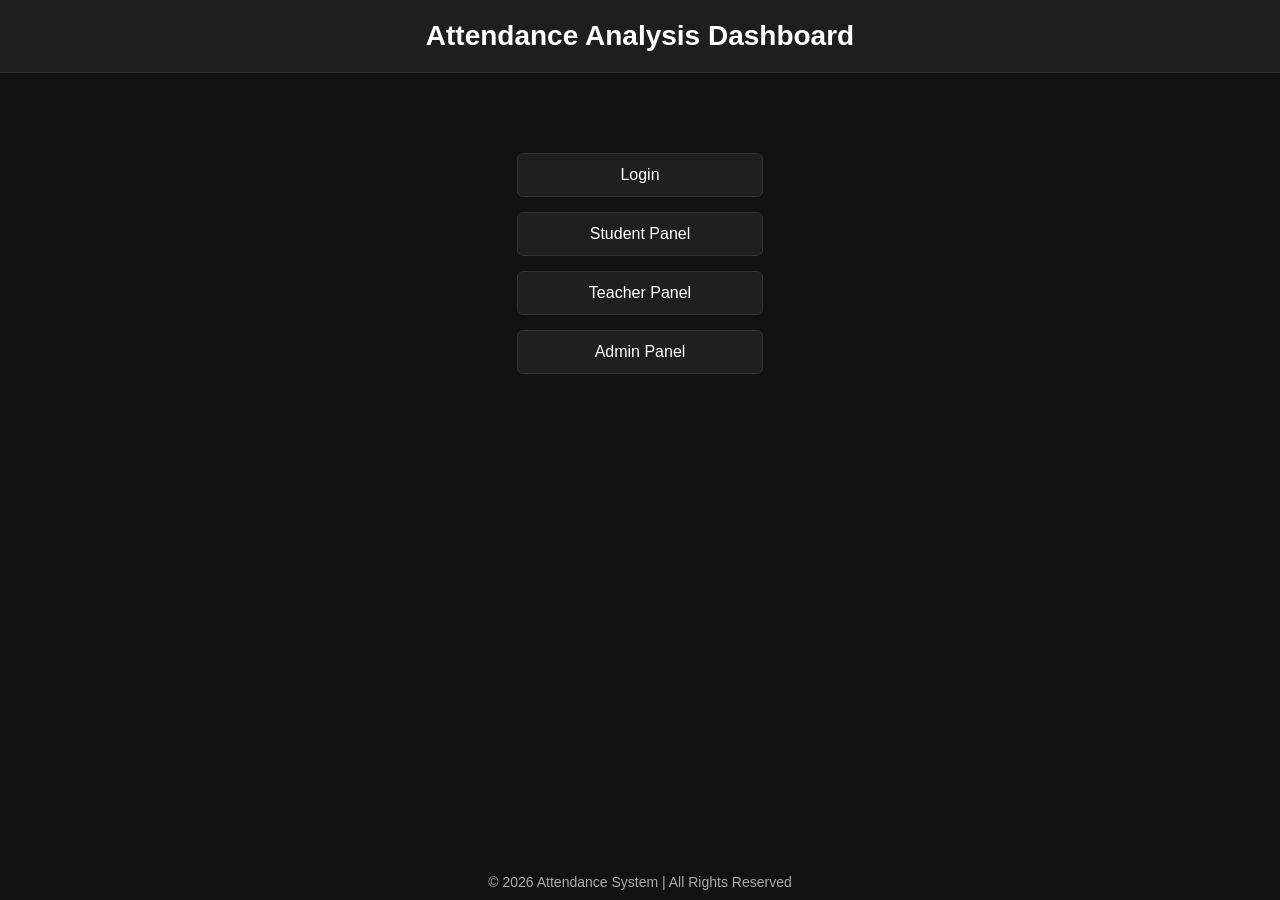
==== Frontend/index.html @ 37cd9536 "rename index to login file" ====
<!DOCTYPE html>
<html lang="en">
<head>
    <meta charset="UTF-8">
    <title>Attendance Analysis Dashboard</title>
    <meta name="viewport" content="width=device-width, initial-scale=1.0">

    <style>
        body {
            margin: 0;
            font-family: Arial, sans-serif;
            background: #121212;
            color: #ffffff;
            text-align: center;
        }

        header {
            padding: 20px;
            font-size: 28px;
            font-weight: bold;
            background: #1e1e1e;
            border-bottom: 1px solid #333;
        }

        .container {
            margin-top: 80px;
        }

        .btn {
            display: block;
            width: 220px;
            margin: 15px auto;
            padding: 12px;
            font-size: 16px;
            background-color: #1f1f1f;
            color: #ffffff;
            border: 1px solid #333;
            border-radius: 6px;
            cursor: pointer;
            text-decoration: none;
            transition: 0.3s;
        }

        .btn:hover {
            background-color: #333;
            transform: scale(1.05);
        }

        footer {
            position: fixed;
            bottom: 10px;
            width: 100%;
            font-size: 14px;
            color: #aaa;
        }
    </style>
</head>

<body>

<header>
    Attendance Analysis Dashboard
</header>

<div class="container">
    <a href="login.html" class="btn">Login</a>
    <a href="student.html" class="btn">Student Panel</a>
    <a href="teacher.html" class="btn">Teacher Panel</a>
    <a href="admin.html" class="btn">Admin Panel</a>
</div>

<footer>
    © 2026 Attendance System | All Rights Reserved
</footer>

<script>
    window.onload = function () {
        console.log("Dark Theme Dashboard Loaded Successfully");
    };
</script>

</body>
</html>
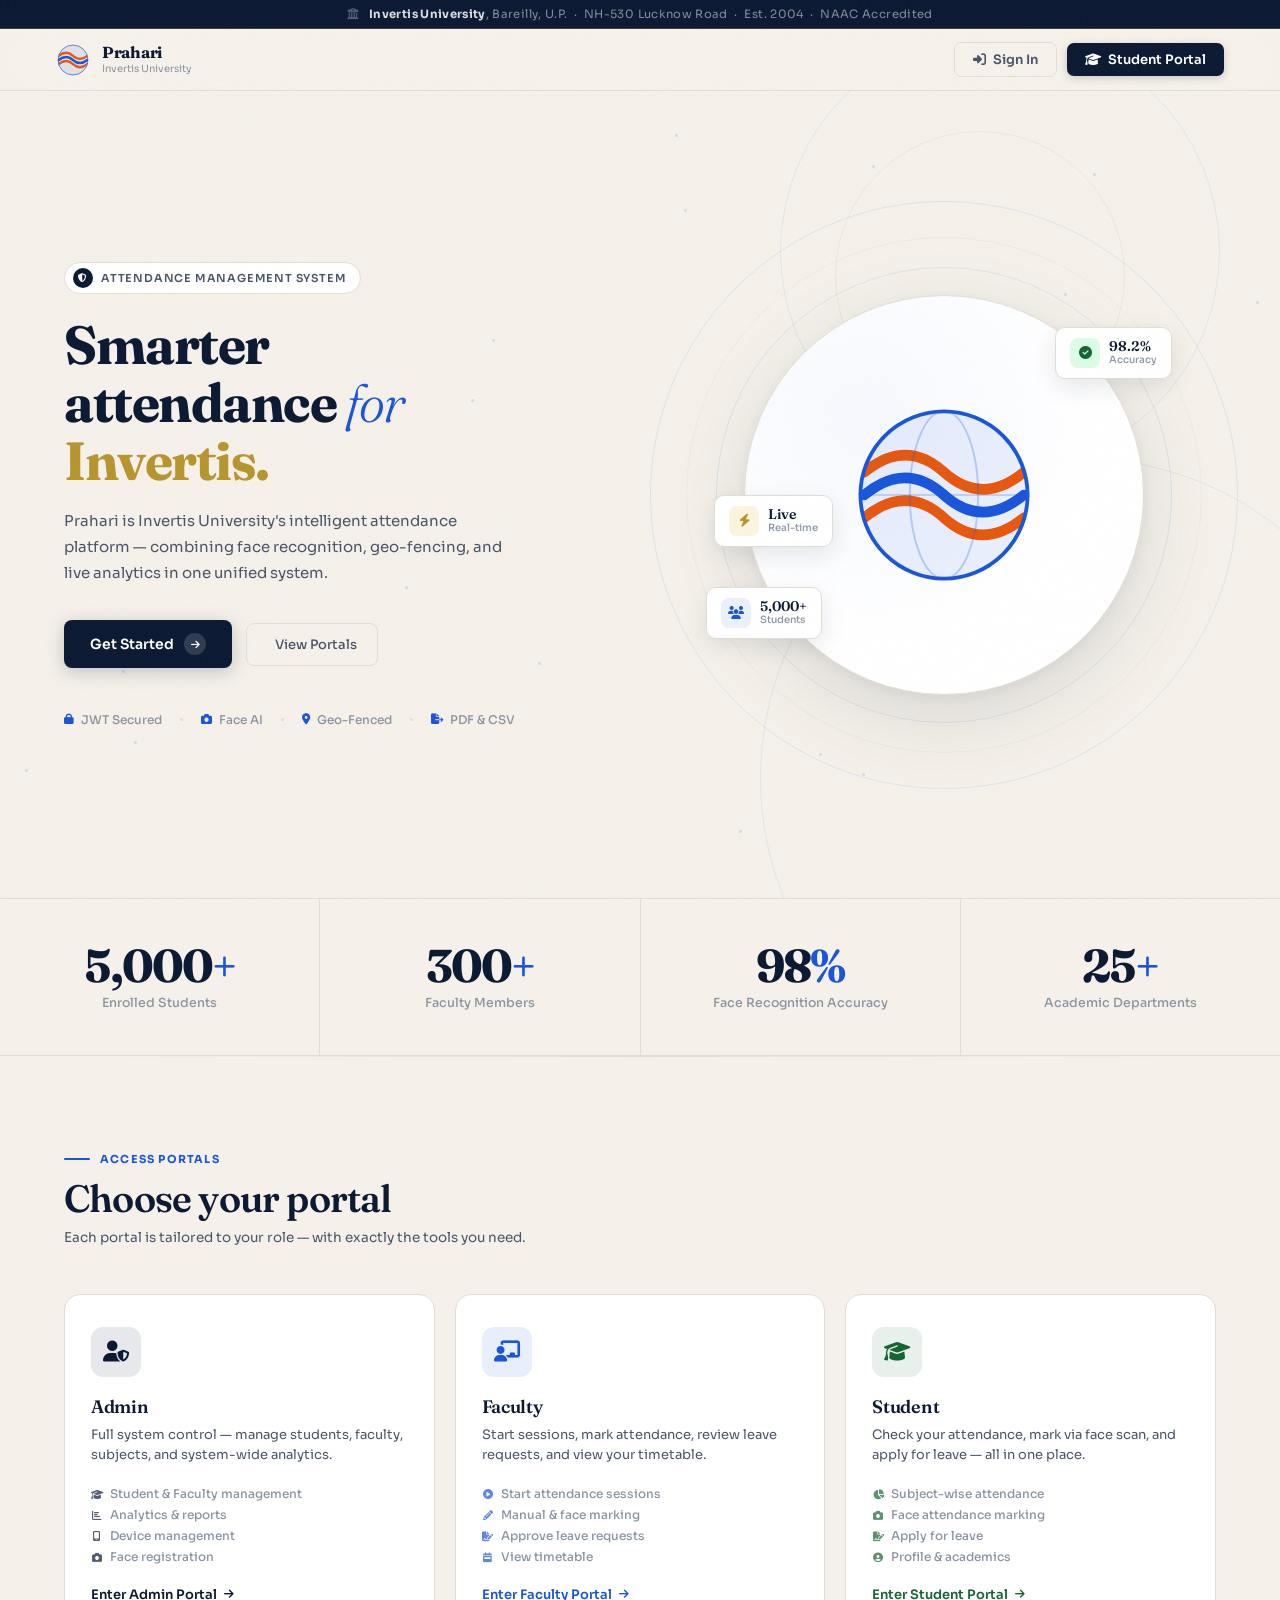
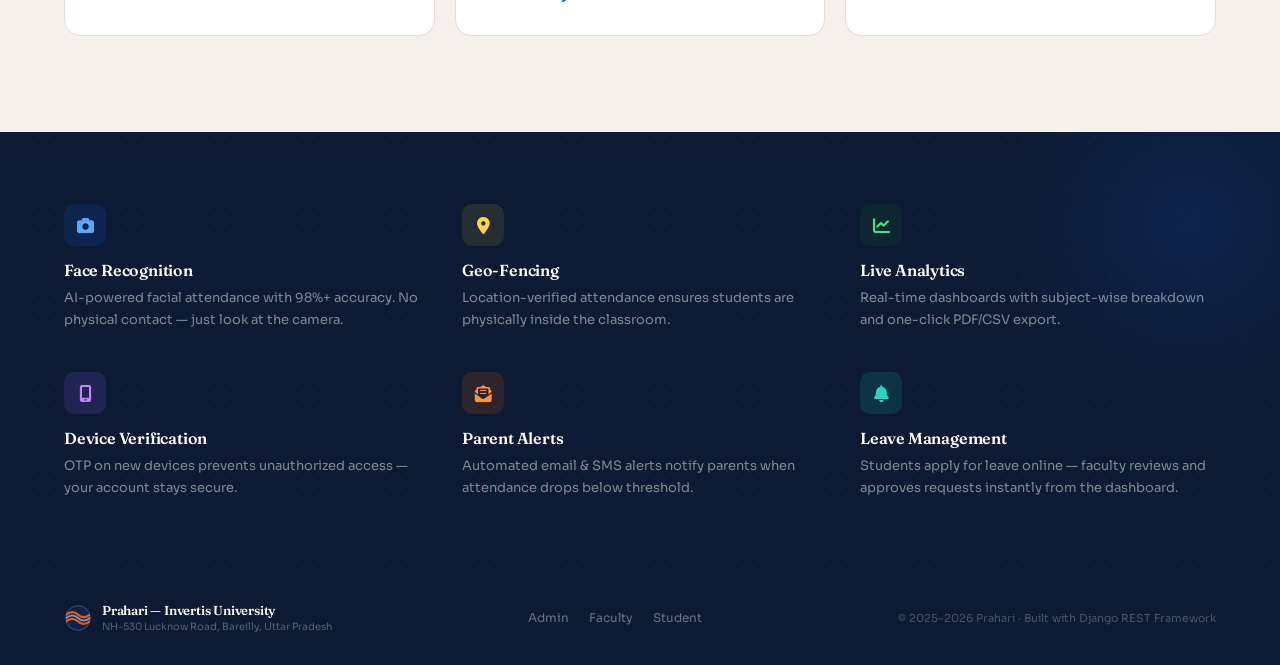
==== commit b7d79385: "update every thing" ====
--- a/Frontend/index.html
+++ b/Frontend/index.html
@@ -1,83 +1,455 @@
 <!DOCTYPE html>
 <html lang="en">
 <head>
-    <meta charset="UTF-8">
-    <title>Attendance Analysis Dashboard</title>
-    <meta name="viewport" content="width=device-width, initial-scale=1.0">
-
-    <style>
-        body {
-            margin: 0;
-            font-family: Arial, sans-serif;
-            background: #121212;
-            color: #ffffff;
-            text-align: center;
-        }
-
-        header {
-            padding: 20px;
-            font-size: 28px;
-            font-weight: bold;
-            background: #1e1e1e;
-            border-bottom: 1px solid #333;
-        }
-
-        .container {
-            margin-top: 80px;
-        }
-
-        .btn {
-            display: block;
-            width: 220px;
-            margin: 15px auto;
-            padding: 12px;
-            font-size: 16px;
-            background-color: #1f1f1f;
-            color: #ffffff;
-            border: 1px solid #333;
-            border-radius: 6px;
-            cursor: pointer;
-            text-decoration: none;
-            transition: 0.3s;
-        }
-
-        .btn:hover {
-            background-color: #333;
-            transform: scale(1.05);
-        }
-
-        footer {
-            position: fixed;
-            bottom: 10px;
-            width: 100%;
-            font-size: 14px;
-            color: #aaa;
-        }
-    </style>
+<meta charset="UTF-8">
+<meta name="viewport" content="width=device-width, initial-scale=1.0">
+<title>Prahari — Invertis University Attendance System</title>
+<link rel="preconnect" href="https://fonts.googleapis.com">
+<link href="https://fonts.googleapis.com/css2?family=Fraunces:ital,opsz,wght@0,9..144,300;0,9..144,600;0,9..144,700;1,9..144,400&family=Sora:wght@300;400;500;600;700&display=swap" rel="stylesheet">
+<link rel="stylesheet" href="https://cdnjs.cloudflare.com/ajax/libs/font-awesome/6.5.1/css/all.min.css">
+<style>
+:root {
+  --navy:#0C1B33; --navy-2:#162847; --blue:#1A56DB; --gold:#B8962E;
+  --bg:#F5F1EA; --surface:#FFFFFF; --border:#E2DDD4;
+  --text:#0C1B33; --text-2:#4A5568; --text-3:#8A95A3;
+  --green:#166534; --red:#C53030;
+  --ease:cubic-bezier(0.16,1,0.3,1);
+}
+*,*::before,*::after{box-sizing:border-box;margin:0;padding:0;}
+html{scroll-behavior:smooth;}
+body{font-family:'Sora',sans-serif;background:var(--bg);color:var(--text);overflow-x:hidden;-webkit-font-smoothing:antialiased;}
+
+/* noise grain */
+body::after{content:'';position:fixed;inset:0;background-image:url("data:image/svg+xml,%3Csvg viewBox='0 0 256 256' xmlns='http://www.w3.org/2000/svg'%3E%3Cfilter id='n'%3E%3CfeTurbulence type='fractalNoise' baseFrequency='0.9' numOctaves='4' stitchTiles='stitch'/%3E%3C/filter%3E%3Crect width='100%25' height='100%25' filter='url(%23n)' opacity='0.04'/%3E%3C/svg%3E");pointer-events:none;z-index:9999;opacity:.35;}
+
+/* topbar */
+.topbar{background:var(--navy);color:rgba(255,255,255,.5);text-align:center;padding:7px 20px;font-size:11.5px;letter-spacing:.35px;border-bottom:1px solid rgba(184,150,46,.3);}
+.topbar strong{color:rgba(255,255,255,.85);}
+
+/* nav */
+.site-nav{position:sticky;top:0;z-index:100;background:rgba(245,241,234,.9);backdrop-filter:blur(18px) saturate(180%);border-bottom:1px solid var(--border);padding:0 56px;display:flex;align-items:center;justify-content:space-between;height:62px;transition:box-shadow .3s ease;}
+.site-nav.scrolled{box-shadow:0 4px 24px rgba(12,27,51,.09);}
+.nav-brand{display:flex;align-items:center;gap:12px;text-decoration:none;}
+.nav-brand svg{width:34px;height:34px;}
+.nav-brand-name{font-family:'Fraunces',serif;font-size:16px;font-weight:700;color:var(--navy);letter-spacing:-.3px;line-height:1.1;}
+.nav-brand-sub{font-size:10px;color:var(--text-3);margin-top:1px;}
+.nav-btns{display:flex;gap:10px;align-items:center;}
+.btn-n{padding:8px 18px;border-radius:7px;font-family:'Sora',sans-serif;font-size:13px;font-weight:600;cursor:pointer;text-decoration:none;transition:all .18s ease;display:inline-flex;align-items:center;gap:7px;border:none;}
+.btn-n-out{background:transparent;border:1.5px solid var(--border);color:var(--text-2);}
+.btn-n-out:hover{border-color:var(--navy);color:var(--navy);}
+.btn-n-fill{background:var(--navy);color:#fff;box-shadow:0 2px 8px rgba(12,27,51,.2);}
+.btn-n-fill:hover{background:var(--navy-2);transform:translateY(-1px);box-shadow:0 4px 14px rgba(12,27,51,.28);}
+
+/* hero */
+.hero{min-height:calc(100vh - 93px);display:grid;grid-template-columns:1fr 1fr;align-items:center;padding:0 56px 0 64px;position:relative;overflow:hidden;gap:40px;}
+.hero-bg{position:absolute;inset:0;pointer-events:none;overflow:hidden;}
+.geo-c{position:absolute;border-radius:50%;border:1px solid rgba(26,86,219,.09);animation:geo-spin linear infinite;}
+.c1{width:440px;height:440px;top:-60px;right:60px;animation-duration:30s;}
+.c2{width:290px;height:290px;top:40px;right:155px;border-color:rgba(184,150,46,.11);animation-duration:22s;animation-direction:reverse;}
+.c3{width:640px;height:640px;bottom:-200px;right:-120px;animation-duration:40s;}
+@keyframes geo-spin{to{transform:rotate(360deg);}}
+.geo-dot{position:absolute;width:3px;height:3px;border-radius:50%;background:var(--blue);opacity:0;animation:dot-fade .6s ease forwards;}
+@keyframes dot-fade{to{opacity:.16;}}
+
+/* hero left animations */
+.h-eyebrow{display:inline-flex;align-items:center;gap:8px;padding:5px 14px 5px 8px;background:var(--surface);border:1px solid var(--border);border-radius:20px;font-size:11px;font-weight:600;color:var(--text-2);text-transform:uppercase;letter-spacing:.8px;margin-bottom:22px;opacity:0;transform:translateY(14px);animation:up .7s var(--ease) .1s forwards;}
+.ey-dot{width:20px;height:20px;border-radius:50%;background:var(--navy);display:flex;align-items:center;justify-content:center;}
+.ey-dot i{font-size:9px;color:#fff;}
+.h1{font-family:'Fraunces',serif;font-size:clamp(36px,4.2vw,56px);font-weight:700;line-height:1.08;letter-spacing:-1.5px;color:var(--navy);margin-bottom:18px;opacity:0;transform:translateY(20px);animation:up .8s var(--ease) .22s forwards;}
+.h1 em{font-style:italic;font-weight:300;color:var(--blue);}
+.h1 .gw{color:var(--gold);}
+.h-sub{font-size:15px;color:var(--text-2);line-height:1.75;max-width:440px;margin-bottom:34px;opacity:0;transform:translateY(16px);animation:up .8s var(--ease) .34s forwards;}
+.h-cta{display:flex;align-items:center;gap:14px;flex-wrap:wrap;margin-bottom:44px;opacity:0;transform:translateY(14px);animation:up .8s var(--ease) .45s forwards;}
+.cta-a{display:inline-flex;align-items:center;gap:10px;padding:13px 26px;background:var(--navy);color:#fff;border:none;border-radius:8px;font-family:'Sora',sans-serif;font-size:14px;font-weight:600;cursor:pointer;text-decoration:none;box-shadow:0 4px 18px rgba(12,27,51,.22);transition:all .22s var(--ease);}
+.cta-a:hover{background:var(--navy-2);transform:translateY(-2px);box-shadow:0 8px 28px rgba(12,27,51,.3);}
+.arrow-c{width:22px;height:22px;border-radius:50%;background:rgba(255,255,255,.15);display:flex;align-items:center;justify-content:center;font-size:10px;transition:transform .2s ease;}
+.cta-a:hover .arrow-c{transform:translateX(3px);}
+.cta-b{display:inline-flex;align-items:center;gap:8px;padding:12px 20px;background:transparent;border:1.5px solid var(--border);border-radius:8px;font-family:'Sora',sans-serif;font-size:13px;font-weight:500;color:var(--text-2);cursor:pointer;text-decoration:none;transition:all .18s ease;}
+.cta-b:hover{border-color:var(--text-3);color:var(--text);background:var(--surface);}
+.trust{display:flex;align-items:center;gap:18px;flex-wrap:wrap;opacity:0;animation:up .8s var(--ease) .56s forwards;}
+.trust-i{display:flex;align-items:center;gap:7px;font-size:12px;color:var(--text-3);font-weight:500;}
+.trust-i i{color:var(--blue);font-size:11px;}
+.trust-sep{width:3px;height:3px;border-radius:50%;background:var(--border);}
+@keyframes up{to{opacity:1;transform:translateY(0);}}
+
+/* hero right */
+.hero-right{display:flex;align-items:center;justify-content:center;position:relative;z-index:2;opacity:0;transform:scale(.92) translateX(20px);animation:hero-r 1s var(--ease) .3s forwards;}
+@keyframes hero-r{to{opacity:1;transform:scale(1) translateX(0);}}
+.globe-wrap{position:relative;width:400px;height:400px;}
+.g-ring{position:absolute;border-radius:50%;border:1px solid rgba(26,86,219,.1);animation:pulse-r 3.5s ease-in-out infinite;}
+.r1{inset:-28px;animation-delay:0s;}
+.r2{inset:-58px;animation-delay:.8s;animation-duration:4.2s;border-color:rgba(184,150,46,.08);}
+.r3{inset:-94px;animation-delay:1.5s;animation-duration:5s;}
+@keyframes pulse-r{0%,100%{transform:scale(1);opacity:1;}50%{transform:scale(1.025);opacity:.55;}}
+.globe-disc{width:400px;height:400px;background:var(--surface);border-radius:50%;border:1px solid var(--border);display:flex;align-items:center;justify-content:center;box-shadow:0 24px 80px rgba(12,27,51,.11),0 4px 16px rgba(12,27,51,.06);position:relative;overflow:hidden;animation:float 6s ease-in-out infinite;}
+.globe-disc::before{content:'';position:absolute;inset:0;background:radial-gradient(circle at 30% 30%,rgba(26,86,219,.04),transparent 60%);}
+@keyframes float{0%,100%{transform:translateY(0);}50%{transform:translateY(-10px);}}
+.globe-svg{width:190px;height:190px;animation:gspin 22s linear infinite;}
+@keyframes gspin{to{transform:rotate(360deg);}}
+
+/* floating chips */
+.chip{position:absolute;background:var(--surface);border:1px solid var(--border);border-radius:10px;padding:10px 14px;box-shadow:0 8px 24px rgba(12,27,51,.10);display:flex;align-items:center;gap:9px;white-space:nowrap;animation:cf ease-in-out infinite;}
+.chip-a{top:32px;right:-28px;animation-duration:4s;}
+.chip-b{bottom:56px;left:-38px;animation-duration:5.2s;animation-delay:1s;}
+.chip-c{top:50%;left:-30px;animation-duration:4.7s;animation-delay:.5s;animation-name:cfc;}
+@keyframes cf{0%,100%{transform:translateY(0);}50%{transform:translateY(-8px);}}
+@keyframes cfc{0%,100%{transform:translateY(-50%);}50%{transform:translateY(calc(-50% - 8px));}}
+.chip-ico{width:30px;height:30px;border-radius:8px;display:flex;align-items:center;justify-content:center;font-size:13px;flex-shrink:0;}
+.chip-lbl{font-size:10px;color:var(--text-3);font-weight:500;}
+.chip-val{font-family:'Fraunces',serif;font-size:14px;font-weight:600;color:var(--text);line-height:1;}
+
+/* stats row */
+.stats-row{display:grid;grid-template-columns:repeat(4,1fr);gap:1px;background:var(--border);border-top:1px solid var(--border);border-bottom:1px solid var(--border);}
+.stat-cell{background:var(--bg);padding:44px 32px;text-align:center;opacity:0;transform:translateY(14px);transition:all .55s var(--ease);}
+.stat-cell.revealed{opacity:1;transform:translateY(0);}
+.stat-num{font-family:'Fraunces',serif;font-size:46px;font-weight:700;letter-spacing:-2px;color:var(--navy);line-height:1;margin-bottom:6px;display:block;}
+.stat-num span{color:var(--blue);}
+.stat-lbl{font-size:12.5px;color:var(--text-3);font-weight:500;}
+
+/* portals section */
+.portals-sec{padding:96px 64px;position:relative;}
+.portals-sec::before{content:'';position:absolute;top:0;left:64px;right:64px;height:1px;background:linear-gradient(90deg,transparent,var(--border),transparent);}
+.sec-ey{display:flex;align-items:center;gap:10px;margin-bottom:11px;}
+.sec-ey-line{width:26px;height:2px;background:var(--blue);border-radius:2px;}
+.sec-ey-txt{font-size:11px;font-weight:700;text-transform:uppercase;letter-spacing:1.2px;color:var(--blue);}
+.sec-title{font-family:'Fraunces',serif;font-size:clamp(26px,3vw,38px);font-weight:600;letter-spacing:-.8px;color:var(--text);margin-bottom:8px;line-height:1.15;}
+.sec-sub{font-size:13.5px;color:var(--text-2);margin-bottom:48px;}
+
+.portals-grid{display:grid;grid-template-columns:repeat(3,1fr);gap:20px;}
+.p-card{background:var(--surface);border:1px solid var(--border);border-radius:16px;padding:32px 26px;text-decoration:none;color:inherit;cursor:pointer;position:relative;overflow:hidden;transition:all .32s var(--ease);display:block;opacity:0;transform:translateY(26px);}
+.p-card.revealed{opacity:1;transform:translateY(0);}
+.p-card:hover{transform:translateY(-6px);box-shadow:0 20px 50px rgba(12,27,51,.12);border-color:var(--cc);}
+.p-card::before{content:'';position:absolute;top:0;left:0;right:0;height:3px;background:var(--cc);border-radius:3px 3px 0 0;transform:scaleX(0);transition:transform .32s var(--ease);transform-origin:left;}
+.p-card:hover::before{transform:scaleX(1);}
+.p-card::after{content:'';position:absolute;inset:0;background:radial-gradient(circle at 30% 30%,var(--cc),transparent 70%);opacity:0;transition:opacity .3s ease;}
+.p-card:hover::after{opacity:.04;}
+.p-card.adm{--cc:var(--navy);}
+.p-card.tch{--cc:var(--blue);}
+.p-card.stu{--cc:var(--green);}
+.p-ico{width:50px;height:50px;border-radius:12px;display:flex;align-items:center;justify-content:center;font-size:21px;margin-bottom:18px;background:color-mix(in srgb,var(--cc) 10%,white);color:var(--cc);transition:all .25s ease;position:relative;z-index:1;}
+.p-card:hover .p-ico{transform:scale(1.08) rotate(-4deg);background:color-mix(in srgb,var(--cc) 16%,white);}
+.p-title{font-family:'Fraunces',serif;font-size:18px;font-weight:600;color:var(--text);letter-spacing:-.3px;margin-bottom:7px;position:relative;z-index:1;}
+.p-desc{font-size:13px;color:var(--text-2);line-height:1.6;margin-bottom:20px;position:relative;z-index:1;}
+.p-feats{display:flex;flex-direction:column;gap:6px;margin-bottom:22px;position:relative;z-index:1;}
+.p-feat{display:flex;align-items:center;gap:7px;font-size:12px;color:var(--text-3);font-weight:500;}
+.p-feat i{font-size:10px;color:var(--cc);opacity:.7;width:12px;text-align:center;}
+.p-lnk{display:flex;align-items:center;gap:7px;font-size:13px;font-weight:600;color:var(--cc);position:relative;z-index:1;transition:gap .2s ease;}
+.p-card:hover .p-lnk{gap:10px;}
+.p-lnk i{font-size:11px;transition:transform .2s ease;}
+.p-card:hover .p-lnk i{transform:translateX(2px);}
+
+/* features dark strip */
+.feats-strip{background:var(--navy);padding:72px 64px;position:relative;overflow:hidden;}
+.feats-strip::before{content:'';position:absolute;inset:0;background-image:radial-gradient(circle,rgba(255,255,255,.025) 1px,transparent 1px);background-size:22px 22px;}
+.feats-strip::after{content:'';position:absolute;top:-120px;right:-120px;width:420px;height:420px;background:radial-gradient(circle,rgba(26,86,219,.14),transparent 65%);border-radius:50%;pointer-events:none;}
+.feats-grid{display:grid;grid-template-columns:repeat(3,1fr);gap:42px;position:relative;z-index:2;}
+.feat-item{opacity:0;transform:translateY(18px);transition:all .6s var(--ease);}
+.feat-item.revealed{opacity:1;transform:translateY(0);}
+.feat-ico{width:42px;height:42px;border-radius:10px;display:flex;align-items:center;justify-content:center;font-size:17px;margin-bottom:14px;}
+.feat-name{font-family:'Fraunces',serif;font-size:16px;font-weight:600;color:#fff;margin-bottom:7px;letter-spacing:-.2px;}
+.feat-desc{font-size:13px;color:rgba(255,255,255,.48);line-height:1.65;}
+
+/* footer */
+footer{background:var(--navy);padding:32px 64px;display:flex;align-items:center;justify-content:space-between;gap:20px;flex-wrap:wrap;}
+.f-brand{display:flex;align-items:center;gap:10px;}
+.f-brand svg{width:28px;height:28px;}
+.f-name{font-family:'Fraunces',serif;font-size:13px;color:#fff;font-weight:600;letter-spacing:-.2px;}
+.f-sub{font-size:10px;color:rgba(255,255,255,.3);margin-top:2px;}
+.f-links{display:flex;gap:20px;}
+.f-link{font-size:12px;color:rgba(255,255,255,.38);text-decoration:none;transition:color .15s;}
+.f-link:hover{color:rgba(255,255,255,.8);}
+.f-copy{font-size:11px;color:rgba(255,255,255,.25);}
+
+/* responsive */
+@media(max-width:960px){
+  .hero{grid-template-columns:1fr;padding:60px 28px;}
+  .hero-right{display:none;}
+  .portals-sec{padding:64px 28px;}
+  .portals-grid{grid-template-columns:1fr;}
+  .feats-strip{padding:48px 28px;}
+  .feats-grid{grid-template-columns:1fr;gap:28px;}
+  .stats-row{grid-template-columns:1fr 1fr;}
+  .site-nav{padding:0 24px;}
+  footer{padding:28px 28px;flex-direction:column;align-items:flex-start;gap:14px;}
+}
+</style>
 </head>
-
 <body>
 
-<header>
-    Attendance Analysis Dashboard
-</header>
-
-<div class="container">
-    <a href="login.html" class="btn">Login</a>
-    <a href="student.html" class="btn">Student Panel</a>
-    <a href="teacher.html" class="btn">Teacher Panel</a>
-    <a href="admin.html" class="btn">Admin Panel</a>
+<div class="topbar">
+  <i class="fa-solid fa-building-columns" style="opacity:.55;margin-right:6px;"></i>
+  <strong>Invertis University</strong>, Bareilly, U.P. &nbsp;·&nbsp; NH-530 Lucknow Road &nbsp;·&nbsp; Est. 2004 &nbsp;·&nbsp; NAAC Accredited
 </div>
 
+<nav class="site-nav" id="site-nav">
+  <a href="#" class="nav-brand">
+    <svg viewBox="0 0 100 100" xmlns="http://www.w3.org/2000/svg">
+      <defs><clipPath id="nc"><circle cx="50" cy="50" r="44"/></clipPath></defs>
+      <circle cx="50" cy="50" r="44" fill="#1A56DB" opacity="0.1"/>
+      <path d="M8,38 Q30,20 50,38 Q70,56 92,38" fill="none" stroke="#EA580C" stroke-width="7" stroke-linecap="round" clip-path="url(#nc)"/>
+      <path d="M8,50 Q30,32 50,50 Q70,68 92,50" fill="none" stroke="#1A56DB" stroke-width="7" stroke-linecap="round" clip-path="url(#nc)"/>
+      <path d="M8,62 Q30,44 50,62 Q70,80 92,62" fill="none" stroke="#EA580C" stroke-width="7" stroke-linecap="round" clip-path="url(#nc)"/>
+      <circle cx="50" cy="50" r="44" fill="none" stroke="#1A56DB" stroke-width="2"/>
+    </svg>
+    <div><div class="nav-brand-name">Prahari</div><div class="nav-brand-sub">Invertis University</div></div>
+  </a>
+  <div class="nav-btns">
+    <a href="login.html" class="btn-n btn-n-out"><i class="fa-solid fa-right-to-bracket"></i> Sign In</a>
+    <a href="login.html?role=student" class="btn-n btn-n-fill"><i class="fa-solid fa-graduation-cap"></i> Student Portal</a>
+  </div>
+</nav>
+
+<section class="hero">
+  <div class="hero-bg">
+    <div class="geo-c c1"></div>
+    <div class="geo-c c2"></div>
+    <div class="geo-c c3"></div>
+  </div>
+
+  <div class="hero-left" style="position:relative;z-index:2;">
+    <div class="h-eyebrow">
+      <div class="ey-dot"><i class="fa-solid fa-shield-halved"></i></div>
+      Attendance Management System
+    </div>
+    <h1 class="h1">
+      Smarter<br>attendance <em>for</em><br><span class="gw">Invertis.</span>
+    </h1>
+    <p class="h-sub">Prahari is Invertis University's intelligent attendance platform — combining face recognition, geo-fencing, and live analytics in one unified system.</p>
+    <div class="h-cta">
+      <a href="login.html" class="cta-a">
+        Get Started
+        <span class="arrow-c"><i class="fa-solid fa-arrow-right"></i></span>
+      </a>
+      <a href="#portals" class="cta-b"><i class="fa-solid fa-grid-2" style="font-size:12px;"></i> View Portals</a>
+    </div>
+    <div class="trust">
+      <div class="trust-i"><i class="fa-solid fa-lock"></i> JWT Secured</div>
+      <div class="trust-sep"></div>
+      <div class="trust-i"><i class="fa-solid fa-camera"></i> Face AI</div>
+      <div class="trust-sep"></div>
+      <div class="trust-i"><i class="fa-solid fa-location-dot"></i> Geo-Fenced</div>
+      <div class="trust-sep"></div>
+      <div class="trust-i"><i class="fa-solid fa-file-export"></i> PDF &amp; CSV</div>
+    </div>
+  </div>
+
+  <div class="hero-right">
+    <div class="globe-wrap">
+      <div class="g-ring r1"></div>
+      <div class="g-ring r2"></div>
+      <div class="g-ring r3"></div>
+      <div class="globe-disc">
+        <svg class="globe-svg" viewBox="0 0 100 100" xmlns="http://www.w3.org/2000/svg">
+          <defs><clipPath id="gc2"><circle cx="50" cy="50" r="44"/></clipPath></defs>
+          <circle cx="50" cy="50" r="44" fill="#EBF0FD"/>
+          <path d="M8,38 Q30,20 50,38 Q70,56 92,38" fill="none" stroke="#EA580C" stroke-width="5.5" stroke-linecap="round" clip-path="url(#gc2)"/>
+          <path d="M8,50 Q30,32 50,50 Q70,68 92,50" fill="none" stroke="#1A56DB" stroke-width="5.5" stroke-linecap="round" clip-path="url(#gc2)"/>
+          <path d="M8,62 Q30,44 50,62 Q70,80 92,62" fill="none" stroke="#EA580C" stroke-width="5.5" stroke-linecap="round" clip-path="url(#gc2)"/>
+          <ellipse cx="50" cy="50" rx="18" ry="44" fill="none" stroke="#1A56DB" stroke-width="1" opacity="0.25" clip-path="url(#gc2)"/>
+          <line x1="6" y1="50" x2="94" y2="50" stroke="#1A56DB" stroke-width="1" opacity="0.2" clip-path="url(#gc2)"/>
+          <circle cx="50" cy="50" r="44" fill="none" stroke="#1A56DB" stroke-width="2"/>
+        </svg>
+      </div>
+      <div class="chip chip-a">
+        <div class="chip-ico" style="background:#DCFCE7;color:#166534;"><i class="fa-solid fa-circle-check"></i></div>
+        <div><div class="chip-val">98.2%</div><div class="chip-lbl">Accuracy</div></div>
+      </div>
+      <div class="chip chip-b">
+        <div class="chip-ico" style="background:#EBF0FD;color:#1A56DB;"><i class="fa-solid fa-users"></i></div>
+        <div><div class="chip-val">5,000+</div><div class="chip-lbl">Students</div></div>
+      </div>
+      <div class="chip chip-c">
+        <div class="chip-ico" style="background:#FBF4DF;color:#B8962E;"><i class="fa-solid fa-bolt"></i></div>
+        <div><div class="chip-val">Live</div><div class="chip-lbl">Real-time</div></div>
+      </div>
+    </div>
+  </div>
+</section>
+
+<!-- Stats -->
+<div class="stats-row" id="stats-row">
+  <div class="stat-cell"><span class="stat-num" data-target="5000">0<span>+</span></span><div class="stat-lbl">Enrolled Students</div></div>
+  <div class="stat-cell"><span class="stat-num" data-target="300">0<span>+</span></span><div class="stat-lbl">Faculty Members</div></div>
+  <div class="stat-cell"><span class="stat-num" data-target="98">0<span>%</span></span><div class="stat-lbl">Face Recognition Accuracy</div></div>
+  <div class="stat-cell"><span class="stat-num" data-target="25">0<span>+</span></span><div class="stat-lbl">Academic Departments</div></div>
+</div>
+
+<!-- Portals -->
+<section class="portals-sec" id="portals">
+  <div class="sec-ey"><div class="sec-ey-line"></div><div class="sec-ey-txt">Access Portals</div></div>
+  <h2 class="sec-title">Choose your portal</h2>
+  <p class="sec-sub">Each portal is tailored to your role — with exactly the tools you need.</p>
+  <div class="portals-grid">
+    <a href="login.html?role=admin" class="p-card adm">
+      <div class="p-ico"><i class="fa-solid fa-user-shield"></i></div>
+      <div class="p-title">Admin</div>
+      <div class="p-desc">Full system control — manage students, faculty, subjects, and system-wide analytics.</div>
+      <div class="p-feats">
+        <div class="p-feat"><i class="fa-solid fa-graduation-cap"></i> Student &amp; Faculty management</div>
+        <div class="p-feat"><i class="fa-solid fa-chart-bar"></i> Analytics &amp; reports</div>
+        <div class="p-feat"><i class="fa-solid fa-mobile-screen"></i> Device management</div>
+        <div class="p-feat"><i class="fa-solid fa-camera"></i> Face registration</div>
+      </div>
+      <div class="p-lnk">Enter Admin Portal <i class="fa-solid fa-arrow-right"></i></div>
+    </a>
+    <a href="login.html?role=teacher" class="p-card tch">
+      <div class="p-ico"><i class="fa-solid fa-chalkboard-user"></i></div>
+      <div class="p-title">Faculty</div>
+      <div class="p-desc">Start sessions, mark attendance, review leave requests, and view your timetable.</div>
+      <div class="p-feats">
+        <div class="p-feat"><i class="fa-solid fa-circle-play"></i> Start attendance sessions</div>
+        <div class="p-feat"><i class="fa-solid fa-pencil"></i> Manual &amp; face marking</div>
+        <div class="p-feat"><i class="fa-solid fa-file-signature"></i> Approve leave requests</div>
+        <div class="p-feat"><i class="fa-solid fa-calendar-week"></i> View timetable</div>
+      </div>
+      <div class="p-lnk">Enter Faculty Portal <i class="fa-solid fa-arrow-right"></i></div>
+    </a>
+    <a href="login.html?role=student" class="p-card stu">
+      <div class="p-ico"><i class="fa-solid fa-graduation-cap"></i></div>
+      <div class="p-title">Student</div>
+      <div class="p-desc">Check your attendance, mark via face scan, and apply for leave — all in one place.</div>
+      <div class="p-feats">
+        <div class="p-feat"><i class="fa-solid fa-chart-pie"></i> Subject-wise attendance</div>
+        <div class="p-feat"><i class="fa-solid fa-camera"></i> Face attendance marking</div>
+        <div class="p-feat"><i class="fa-solid fa-file-signature"></i> Apply for leave</div>
+        <div class="p-feat"><i class="fa-solid fa-circle-user"></i> Profile &amp; academics</div>
+      </div>
+      <div class="p-lnk">Enter Student Portal <i class="fa-solid fa-arrow-right"></i></div>
+    </a>
+  </div>
+</section>
+
+<!-- Features dark -->
+<section class="feats-strip">
+  <div class="feats-grid" id="feats-grid">
+    <div class="feat-item">
+      <div class="feat-ico" style="background:rgba(26,86,219,.15);color:#60A5FA;"><i class="fa-solid fa-camera"></i></div>
+      <div class="feat-name">Face Recognition</div>
+      <div class="feat-desc">AI-powered facial attendance with 98%+ accuracy. No physical contact — just look at the camera.</div>
+    </div>
+    <div class="feat-item">
+      <div class="feat-ico" style="background:rgba(184,150,46,.15);color:#FCD34D;"><i class="fa-solid fa-location-dot"></i></div>
+      <div class="feat-name">Geo-Fencing</div>
+      <div class="feat-desc">Location-verified attendance ensures students are physically inside the classroom.</div>
+    </div>
+    <div class="feat-item">
+      <div class="feat-ico" style="background:rgba(22,101,52,.15);color:#4ADE80;"><i class="fa-solid fa-chart-line"></i></div>
+      <div class="feat-name">Live Analytics</div>
+      <div class="feat-desc">Real-time dashboards with subject-wise breakdown and one-click PDF/CSV export.</div>
+    </div>
+    <div class="feat-item">
+      <div class="feat-ico" style="background:rgba(139,92,246,.15);color:#C084FC;"><i class="fa-solid fa-mobile-screen"></i></div>
+      <div class="feat-name">Device Verification</div>
+      <div class="feat-desc">OTP on new devices prevents unauthorized access — your account stays secure.</div>
+    </div>
+    <div class="feat-item">
+      <div class="feat-ico" style="background:rgba(234,88,12,.15);color:#FB923C;"><i class="fa-solid fa-envelope-open-text"></i></div>
+      <div class="feat-name">Parent Alerts</div>
+      <div class="feat-desc">Automated email &amp; SMS alerts notify parents when attendance drops below threshold.</div>
+    </div>
+    <div class="feat-item">
+      <div class="feat-ico" style="background:rgba(20,184,166,.15);color:#2DD4BF;"><i class="fa-solid fa-bell"></i></div>
+      <div class="feat-name">Leave Management</div>
+      <div class="feat-desc">Students apply for leave online — faculty reviews and approves requests instantly from the dashboard.</div>
+    </div>
+  </div>
+</section>
+
 <footer>
-    © 2026 Attendance System | All Rights Reserved
+  <div class="f-brand">
+    <svg viewBox="0 0 100 100" xmlns="http://www.w3.org/2000/svg">
+      <defs><clipPath id="fc"><circle cx="50" cy="50" r="44"/></clipPath></defs>
+      <circle cx="50" cy="50" r="44" fill="#1A56DB" opacity="0.15"/>
+      <path d="M8,38 Q30,20 50,38 Q70,56 92,38" fill="none" stroke="#EA580C" stroke-width="8" stroke-linecap="round" clip-path="url(#fc)"/>
+      <path d="M8,50 Q30,32 50,50 Q70,68 92,50" fill="none" stroke="#fff" stroke-width="7" opacity="0.5" stroke-linecap="round" clip-path="url(#fc)"/>
+      <path d="M8,62 Q30,44 50,62 Q70,80 92,62" fill="none" stroke="#EA580C" stroke-width="8" stroke-linecap="round" clip-path="url(#fc)"/>
+      <circle cx="50" cy="50" r="44" fill="none" stroke="rgba(255,255,255,.4)" stroke-width="2"/>
+    </svg>
+    <div><div class="f-name">Prahari — Invertis University</div><div class="f-sub">NH-530 Lucknow Road, Bareilly, Uttar Pradesh</div></div>
+  </div>
+  <div class="f-links">
+    <a href="login.html?role=admin" class="f-link">Admin</a>
+    <a href="login.html?role=teacher" class="f-link">Faculty</a>
+    <a href="login.html?role=student" class="f-link">Student</a>
+  </div>
+  <div class="f-copy">© 2025–2026 Prahari · Built with Django REST Framework</div>
 </footer>
 
+<script src="api.js"></script>
 <script>
-    window.onload = function () {
-        console.log("Dark Theme Dashboard Loaded Successfully");
-    };
+  /* redirect if logged in */
+  try { if (Auth.isLoggedIn()) Auth.redirectByRole(); } catch(e){}
+
+  /* sticky nav shadow */
+  window.addEventListener('scroll', () => {
+    document.getElementById('site-nav').classList.toggle('scrolled', window.scrollY > 20);
+  }, {passive:true});
+
+  /* scatter dots */
+  const heroBg = document.querySelector('.hero-bg');
+  for (let i=0;i<20;i++){
+    const d=document.createElement('div');
+    d.className='geo-dot';
+    d.style.left=Math.random()*100+'%';
+    d.style.top=Math.random()*100+'%';
+    d.style.animationDelay=Math.random()*1.4+'s';
+    heroBg.appendChild(d);
+  }
+
+  /* scroll reveal */
+  const io = new IntersectionObserver((entries)=>{
+    entries.forEach(entry=>{
+      if(!entry.isIntersecting) return;
+      const siblings=[...entry.target.parentElement.children];
+      const idx=siblings.indexOf(entry.target);
+      setTimeout(()=>entry.target.classList.add('revealed'), idx*90);
+      io.unobserve(entry.target);
+    });
+  },{threshold:0.1});
+  document.querySelectorAll('.p-card,.feat-item,.stat-cell').forEach(el=>io.observe(el));
+
+  /* number counters */
+  const co = new IntersectionObserver((entries)=>{
+    entries.forEach(entry=>{
+      if(!entry.isIntersecting) return;
+      const el=entry.target;
+      const target=parseInt(el.dataset.target);
+      const suffix=el.querySelector('span')?.textContent||'';
+      const dur=1400, t0=performance.now();
+      (function tick(now){
+        const p=Math.min((now-t0)/dur,1);
+        const ease=1-Math.pow(1-p,4);
+        el.innerHTML=Math.floor(ease*target).toLocaleString()+'<span>'+suffix+'</span>';
+        if(p<1) requestAnimationFrame(tick);
+      })(t0);
+      co.unobserve(el);
+    });
+  },{threshold:0.5});
+  document.querySelectorAll('.stat-num[data-target]').forEach(el=>co.observe(el));
+
+  /* ripple on portal click */
+  const rippleStyle=document.createElement('style');
+  rippleStyle.textContent='@keyframes rip{to{transform:scale(1);opacity:0;}}';
+  document.head.appendChild(rippleStyle);
+  document.querySelectorAll('.p-card').forEach(card=>{
+    card.addEventListener('click',e=>{
+      const r=document.createElement('span');
+      const rect=card.getBoundingClientRect();
+      const sz=Math.max(rect.width,rect.height)*2;
+      r.style.cssText=`position:absolute;width:${sz}px;height:${sz}px;border-radius:50%;background:color-mix(in srgb,var(--cc) 12%,transparent);left:${e.clientX-rect.left-sz/2}px;top:${e.clientY-rect.top-sz/2}px;transform:scale(0);animation:rip .5s ease forwards;pointer-events:none;z-index:0;`;
+      card.appendChild(r);
+      r.addEventListener('animationend',()=>r.remove());
+    });
+  });
+
+  /* smooth scroll for anchor links */
+  document.querySelectorAll('a[href^="#"]').forEach(a=>{
+    a.addEventListener('click',e=>{
+      const id=a.getAttribute('href').slice(1);
+      const el=document.getElementById(id);
+      if(el){e.preventDefault();el.scrollIntoView({behavior:'smooth',block:'start'});}
+    });
+  });
 </script>
-
 </body>
 </html>
